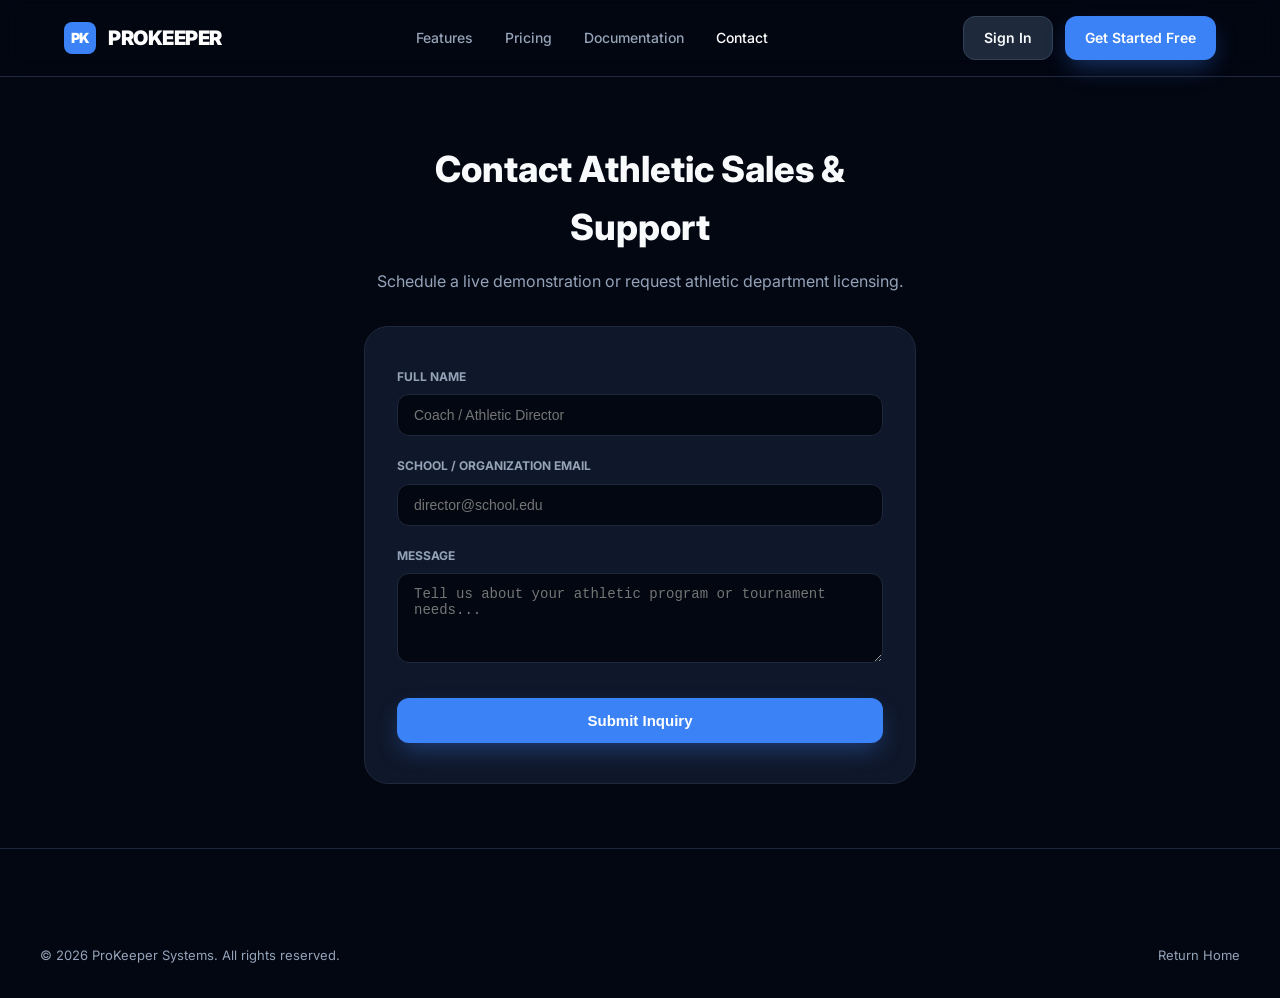
==== contact/index.html @ 005e59fd "initial commit" ====
<!DOCTYPE html>
<html lang="en">
<head>
    <meta charset="utf-8">
    <meta name="viewport" content="width=device-width, initial-scale=1">
    <title>Contact Athletic Sales - ProKeeper</title>
    <link rel="preconnect" href="https://fonts.googleapis.com">
    <link rel="preconnect" href="https://fonts.gstatic.com" crossorigin>
    <link href="https://fonts.googleapis.com/css2?family=Inter:wght@400;500;600;700;800;900&family=JetBrains+Mono:wght@500;700;800&display=swap" rel="stylesheet">
    <link rel="stylesheet" href="/css/styles.css">
</head>
<body>
    <header>
        <div class="nav-container">
            <a href="/" class="logo">
                <div class="logo-badge">PK</div>
                <span>PROKEEPER</span>
            </a>
            <nav>
                <ul class="nav-links">
                    <li><a href="/features/">Features</a></li>
                    <li><a href="/pricing/">Pricing</a></li>
                    <li><a href="https://docs.prokeeper.com">Documentation</a></li>
                    <li><a href="/contact/" style="color: #fff;">Contact</a></li>
                </ul>
            </nav>
            <div style="display: flex; gap: 0.75rem;">
                <a href="https://app.prokeeper.com/login" class="btn btn-secondary">Sign In</a>
                <a href="https://app.prokeeper.com/register" class="btn btn-primary">Get Started Free</a>
            </div>
        </div>
    </header>

    <main style="max-width: 600px; margin: 0 auto; padding: 4rem 1.5rem;">
        <div class="section-title" style="margin-bottom: 2rem;">
            <h2>Contact Athletic Sales & Support</h2>
            <p>Schedule a live demonstration or request athletic department licensing.</p>
        </div>

        <div style="background: var(--bg-card); border: 1px solid var(--border-color); border-radius: 1.5rem; padding: 2.5rem 2rem;">
            <form action="#" method="POST" style="display: flex; flex-direction: column; gap: 1.25rem;">
                <div>
                    <label style="display: block; font-size: 0.75rem; font-weight: 700; text-transform: uppercase; color: var(--text-secondary); margin-bottom: 0.5rem;">Full Name</label>
                    <input type="text" required placeholder="Coach / Athletic Director" style="width: 100%; padding: 0.75rem 1rem; background: var(--bg-primary); border: 1px solid var(--border-color); border-radius: 0.75rem; color: #fff; font-size: 0.875rem;">
                </div>

                <div>
                    <label style="display: block; font-size: 0.75rem; font-weight: 700; text-transform: uppercase; color: var(--text-secondary); margin-bottom: 0.5rem;">School / Organization Email</label>
                    <input type="email" required placeholder="director@school.edu" style="width: 100%; padding: 0.75rem 1rem; background: var(--bg-primary); border: 1px solid var(--border-color); border-radius: 0.75rem; color: #fff; font-size: 0.875rem;">
                </div>

                <div>
                    <label style="display: block; font-size: 0.75rem; font-weight: 700; text-transform: uppercase; color: var(--text-secondary); margin-bottom: 0.5rem;">Message</label>
                    <textarea rows="4" placeholder="Tell us about your athletic program or tournament needs..." style="width: 100%; padding: 0.75rem 1rem; background: var(--bg-primary); border: 1px solid var(--border-color); border-radius: 0.75rem; color: #fff; font-size: 0.875rem;"></textarea>
                </div>

                <button type="submit" class="btn btn-primary" style="padding: 0.875rem; width: 100%; font-size: 0.9375rem; margin-top: 0.5rem;">
                    Submit Inquiry
                </button>
            </form>
        </div>
    </main>

    <footer>
        <div class="footer-bottom" style="border: none;">
            <div>&copy; 2026 ProKeeper Systems. All rights reserved.</div>
            <div><a href="/" style="color: var(--text-secondary); text-decoration: none;">Return Home</a></div>
        </div>
    </footer>
</body>
</html>
---- css/styles.css ----
:root {
    --bg-primary: #030712;
    --bg-card: #0f172a;
    --bg-card-hover: #1e293b;
    --border-color: #1e293b;
    --border-accent: #3b82f6;
    --text-primary: #f8fafc;
    --text-secondary: #94a3b8;
    --accent-blue: #3b82f6;
    --accent-indigo: #6366f1;
    --accent-emerald: #10b981;
    --accent-rose: #f43f5e;
}

* {
    box-sizing: border-box;
    margin: 0;
    padding: 0;
}

body {
    font-family: 'Inter', -apple-system, BlinkMacSystemFont, 'Segoe UI', Roboto, sans-serif;
    background-color: var(--bg-primary);
    color: var(--text-primary);
    line-height: 1.6;
    -webkit-font-smoothing: antialiased;
}

.mono {
    font-family: 'JetBrains Mono', monospace;
}

/* Header & Nav */
header {
    position: sticky;
    top: 0;
    z-index: 50;
    backdrop-filter: blur(12px);
    background: rgba(3, 7, 18, 0.85);
    border-bottom: 1px solid var(--border-color);
}

.nav-container {
    max-width: 1200px;
    margin: 0 auto;
    padding: 1rem 1.5rem;
    display: flex;
    align-items: center;
    justify-content: space-between;
}

.logo {
    display: flex;
    align-items: center;
    gap: 0.75rem;
    font-size: 1.25rem;
    font-weight: 900;
    letter-spacing: -0.025em;
    color: #fff;
    text-decoration: none;
}

.logo-badge {
    width: 2rem;
    height: 2rem;
    background: var(--accent-blue);
    border-radius: 0.5rem;
    display: flex;
    align-items: center;
    justify-content: center;
    font-weight: 900;
    font-size: 0.875rem;
}

.nav-links {
    display: flex;
    align-items: center;
    gap: 2rem;
    list-style: none;
}

.nav-links a {
    color: var(--text-secondary);
    text-decoration: none;
    font-size: 0.875rem;
    font-weight: 500;
    transition: color 0.2s;
}

.nav-links a:hover {
    color: #fff;
}

.btn {
    display: inline-flex;
    align-items: center;
    justify-content: center;
    padding: 0.625rem 1.25rem;
    font-size: 0.875rem;
    font-weight: 600;
    border-radius: 0.75rem;
    text-decoration: none;
    transition: all 0.2s;
    cursor: pointer;
    border: none;
}

.btn-primary {
    background: var(--accent-blue);
    color: #fff;
    box-shadow: 0 10px 25px -5px rgba(59, 130, 246, 0.4);
}

.btn-primary:hover {
    background: #2563eb;
    transform: translateY(-1px);
}

.btn-secondary {
    background: #1e293b;
    color: var(--text-primary);
    border: 1px solid #334155;
}

.btn-secondary:hover {
    background: #334155;
}

/* Hero Section */
.hero {
    max-width: 1200px;
    margin: 0 auto;
    padding: 5rem 1.5rem 4rem;
    text-align: center;
}

.hero-pill {
    display: inline-flex;
    align-items: center;
    gap: 0.5rem;
    padding: 0.375rem 1rem;
    background: rgba(59, 130, 246, 0.1);
    border: 1px solid rgba(59, 130, 246, 0.3);
    border-radius: 9999px;
    color: #93c5fd;
    font-size: 0.8125rem;
    font-weight: 600;
    margin-bottom: 1.5rem;
}

.hero h1 {
    font-size: 3.5rem;
    font-weight: 900;
    letter-spacing: -0.03em;
    line-height: 1.1;
    margin-bottom: 1.25rem;
}

.hero-gradient {
    background: linear-gradient(135deg, #60a5fa 0%, #a5b4fc 50%, #ffffff 100%);
    -webkit-background-clip: text;
    -webkit-text-fill-color: transparent;
}

.hero p {
    font-size: 1.125rem;
    color: var(--text-secondary);
    max-width: 700px;
    margin: 0 auto 2.5rem;
}

.hero-buttons {
    display: flex;
    justify-content: center;
    gap: 1rem;
    margin-bottom: 4rem;
}

/* Interactive Demo HUD */
.demo-card {
    background: var(--bg-card);
    border: 2px solid #3b82f688;
    border-radius: 1.5rem;
    padding: 2rem;
    text-align: left;
    box-shadow: 0 25px 50px -12px rgba(0, 0, 0, 0.6);
    margin-bottom: 5rem;
}

.demo-header {
    display: flex;
    justify-content: space-between;
    align-items: center;
    padding-bottom: 1rem;
    border-bottom: 1px solid var(--border-color);
    margin-bottom: 1.5rem;
}

.score-strip {
    display: grid;
    grid-template-columns: 1fr auto 1fr;
    gap: 2rem;
    align-items: center;
    background: var(--bg-primary);
    padding: 1.5rem;
    border-radius: 1rem;
    border: 1px solid var(--border-color);
    margin-bottom: 1.5rem;
}

.interactive-box {
    margin-top: 1.5rem;
}

.stat-input-field {
    width: 100%;
    padding: 1rem 1.25rem;
    background: var(--bg-primary);
    border: 2px solid var(--accent-blue);
    border-radius: 0.75rem;
    color: #fff;
    font-family: 'JetBrains Mono', monospace;
    font-size: 1.125rem;
    outline: none;
}

/* Features Grid */
.section-title {
    text-align: center;
    margin-bottom: 3.5rem;
}

.section-title h2 {
    font-size: 2.25rem;
    font-weight: 800;
    margin-bottom: 0.75rem;
}

.section-title p {
    color: var(--text-secondary);
}

.features-grid {
    max-width: 1200px;
    margin: 0 auto 6rem;
    padding: 0 1.5rem;
    display: grid;
    grid-template-columns: repeat(auto-fit, minmax(320px, 1fr));
    gap: 2rem;
}

.feature-box {
    background: var(--bg-card);
    border: 1px solid var(--border-color);
    border-radius: 1.25rem;
    padding: 2rem;
    transition: transform 0.2s, border-color 0.2s;
}

.feature-box:hover {
    transform: translateY(-4px);
    border-color: #3b82f6;
}

.feature-icon {
    width: 3rem;
    height: 3rem;
    border-radius: 0.75rem;
    background: rgba(59, 130, 246, 0.15);
    display: flex;
    align-items: center;
    justify-content: center;
    color: var(--accent-blue);
    margin-bottom: 1.25rem;
}

.feature-box h3 {
    font-size: 1.25rem;
    font-weight: 700;
    margin-bottom: 0.5rem;
}

.feature-box p {
    font-size: 0.9375rem;
    color: var(--text-secondary);
}

/* Pricing Grid */
.pricing-grid {
    max-width: 1200px;
    margin: 0 auto 6rem;
    padding: 0 1.5rem;
    display: grid;
    grid-template-columns: repeat(auto-fit, minmax(300px, 1fr));
    gap: 2rem;
}

.pricing-card {
    background: var(--bg-card);
    border: 1px solid var(--border-color);
    border-radius: 1.5rem;
    padding: 2.5rem 2rem;
    display: flex;
    flex-col;
    justify-content: space-between;
}

.pricing-card.featured {
    border-color: var(--accent-blue);
    background: linear-gradient(180deg, #1e293b 0%, #0f172a 100%);
}

.price {
    font-size: 3rem;
    font-weight: 900;
    margin: 1.5rem 0;
}

.price span {
    font-size: 1rem;
    font-weight: 400;
    color: var(--text-secondary);
}

/* Footer */
footer {
    border-top: 1px solid var(--border-color);
    padding: 4rem 1.5rem 2rem;
    background: var(--bg-primary);
}

.footer-container {
    max-width: 1200px;
    margin: 0 auto;
    display: grid;
    grid-template-columns: 2fr 1fr 1fr 1fr;
    gap: 3rem;
    margin-bottom: 3rem;
}

.footer-col h4 {
    font-size: 0.875rem;
    font-weight: 700;
    text-transform: uppercase;
    letter-spacing: 0.05em;
    margin-bottom: 1rem;
    color: #fff;
}

.footer-col ul {
    list-style: none;
    space-y: 0.5rem;
}

.footer-col ul li {
    margin-bottom: 0.5rem;
}

.footer-col a {
    color: var(--text-secondary);
    text-decoration: none;
    font-size: 0.875rem;
    transition: color 0.2s;
}

.footer-col a:hover {
    color: #fff;
}

.footer-bottom {
    max-width: 1200px;
    margin: 0 auto;
    padding-top: 2rem;
    border-top: 1px solid var(--border-color);
    display: flex;
    justify-content: space-between;
    font-size: 0.8125rem;
    color: var(--text-secondary);
}
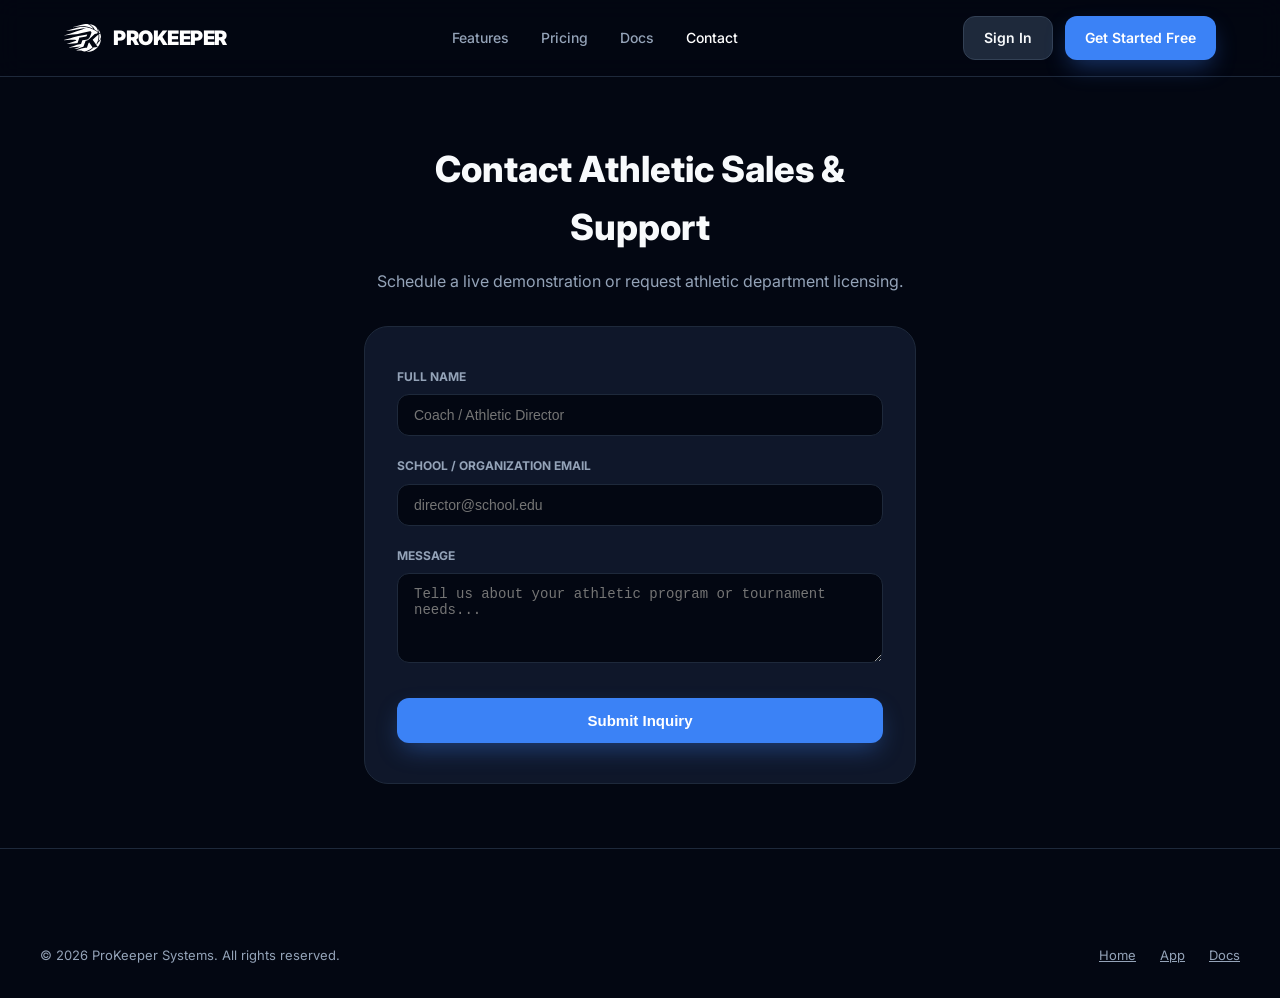
==== commit 5d86d0ba: "feat: update branding, add SVG assets, and update navigation links across site" ====
--- a/contact/index.html
+++ b/contact/index.html
@@ -13,20 +13,20 @@
     <header>
         <div class="nav-container">
             <a href="/" class="logo">
-                <div class="logo-badge">PK</div>
+                <img src="/images/icon-white.svg" alt="ProKeeper" style="height: 28px; width: auto;">
                 <span>PROKEEPER</span>
             </a>
             <nav>
                 <ul class="nav-links">
                     <li><a href="/features/">Features</a></li>
                     <li><a href="/pricing/">Pricing</a></li>
-                    <li><a href="https://docs.prokeeper.com">Documentation</a></li>
+                    <li><a href="https://docs.prokeeper.taligent.dev">Docs</a></li>
                     <li><a href="/contact/" style="color: #fff;">Contact</a></li>
                 </ul>
             </nav>
             <div style="display: flex; gap: 0.75rem;">
-                <a href="https://app.prokeeper.com/login" class="btn btn-secondary">Sign In</a>
-                <a href="https://app.prokeeper.com/register" class="btn btn-primary">Get Started Free</a>
+                <a href="https://app.prokeeper.taligent.dev/login" class="btn btn-secondary">Sign In</a>
+                <a href="https://app.prokeeper.taligent.dev/register" class="btn btn-primary">Get Started Free</a>
             </div>
         </div>
     </header>
@@ -62,9 +62,13 @@
     </main>
 
     <footer>
-        <div class="footer-bottom" style="border: none;">
+        <div class="footer-bottom" style="border: none; display: flex; justify-content: space-between; align-items: center; flex-wrap: wrap; gap: 1rem;">
             <div>&copy; 2026 ProKeeper Systems. All rights reserved.</div>
-            <div><a href="/" style="color: var(--text-secondary); text-decoration: none;">Return Home</a></div>
+            <div style="display: flex; gap: 1.5rem;">
+                <a href="https://prokeeper.taligent.dev" style="color: var(--text-secondary); text-decoration: underline;">Home</a>
+                <a href="https://app.prokeeper.taligent.dev" style="color: var(--text-secondary); text-decoration: underline;">App</a>
+                <a href="https://docs.prokeeper.taligent.dev" style="color: var(--text-secondary); text-decoration: underline;">Docs</a>
+            </div>
         </div>
     </footer>
 </body>
